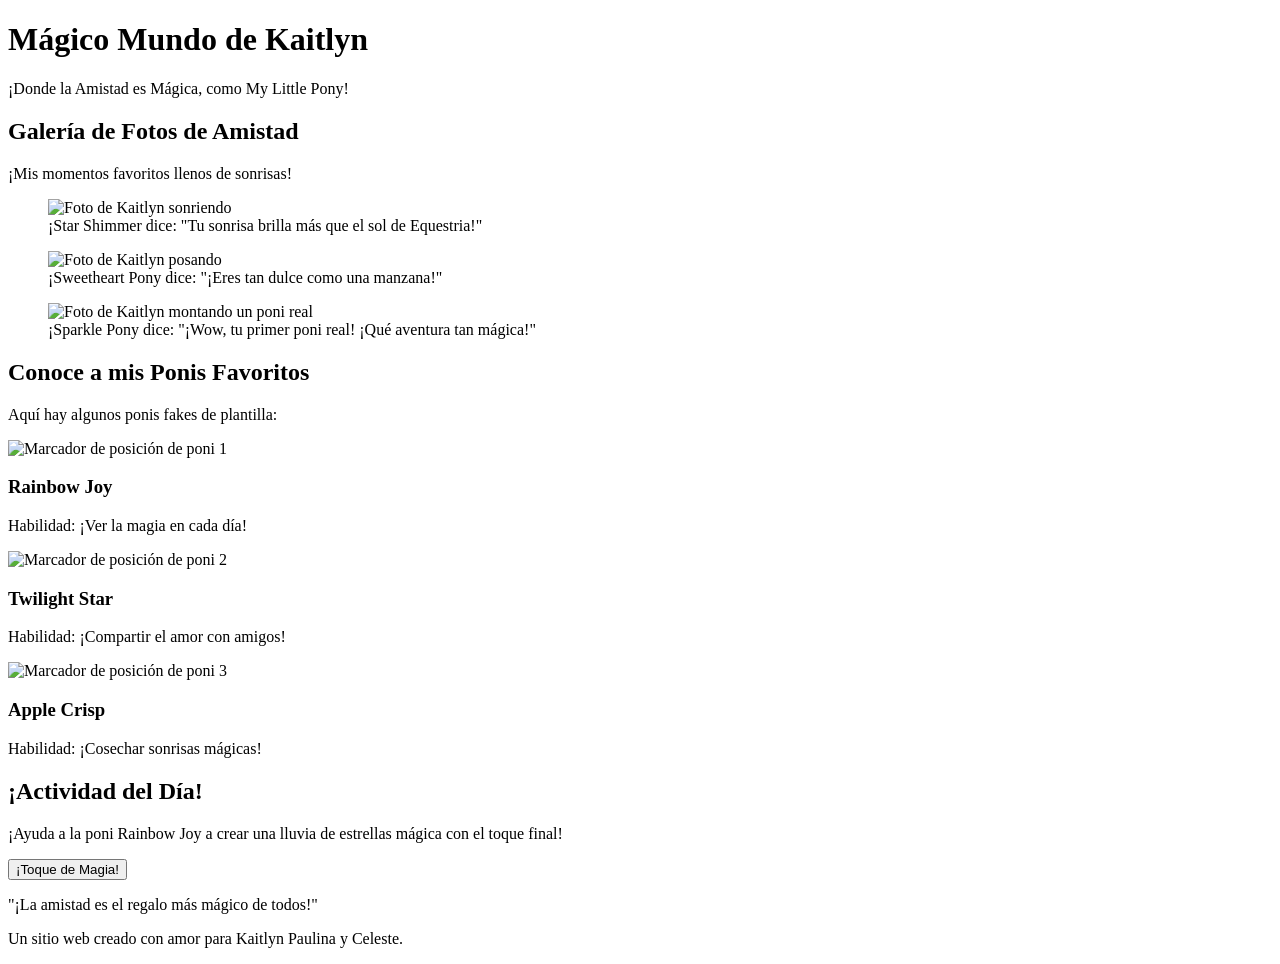
==== celeste.html @ 1448cdc6 "Add celeste.html for Kaitlyn's magical world" ====
<!DOCTYPE html>
<html lang="es">
<head>
    <meta charset="UTF-8">
    <meta name="viewport" content="width=device-width, initial-scale=1.0">
    <title>¡El Mundo Mágico de Amistad de Kaitlyn!</title>
    <link rel="stylesheet" href="style.css">
</head>
<body>

    <header>
        <div class="header-content">
            <h1 class="logo-title">Mágico Mundo de Kaitlyn</h1>
            <p class="subtitle">¡Donde la Amistad es Mágica, como My Little Pony!</p>
        </div>
    </header>

    <main>
        <section class="gallery">
            <h2>Galería de Fotos de Amistad</h2>
            <p>¡Mis momentos favoritos llenos de sonrisas!</p>
            <div class="photo-grid">
                
                <!-- FOTO DE LA HIJA 1 (REEMPLAZAR EL SRC CON TU IMAGEN) -->
                <figure class="photo-card" id="photo1">
                    <div class="photo-frame star-frame">
                        <img src="image_0.png" alt="Foto de Kaitlyn sonriendo">
                    </div>
                    <figcaption>
                        <span class="pony-name">¡Star Shimmer dice:</span> "Tu sonrisa brilla más que el sol de Equestria!"
                    </figcaption>
                </figure>

                <!-- FOTO DE LA HIJA 2 (REEMPLAZAR EL SRC CON TU IMAGEN) -->
                <figure class="photo-card" id="photo2">
                    <div class="photo-frame heart-frame">
                        <img src="image_1.png" alt="Foto de Kaitlyn posando">
                    </div>
                    <figcaption>
                        <span class="pony-name">¡Sweetheart Pony dice:</span> "¡Eres tan dulce como una manzana!"
                    </figcaption>
                </figure>

                <!-- FOTO DE LA HIJA 3 CON EL PONI REAL (REEMPLAZAR EL SRC CON TU IMAGEN) -->
                <figure class="photo-card" id="photo3">
                    <div class="photo-frame magic-frame">
                        <img src="image_2.png" alt="Foto de Kaitlyn montando un poni real">
                    </div>
                    <figcaption>
                        <span class="pony-name">¡Sparkle Pony dice:</span> "¡Wow, tu primer poni real! ¡Qué aventura tan mágica!"
                    </figcaption>
                </figure>

            </div>
        </section>

        <section class="characters">
            <h2>Conoce a mis Ponis Favoritos</h2>
            <p>Aquí hay algunos ponis fakes de plantilla:</p>
            <div class="pony-flex">
                <div class="pony-card">
                    <img src="https://placehold.co/150x150/ffb6c1/ffffff?text=Pony+Falso+1" alt="Marcador de posición de poni 1">
                    <h3>Rainbow Joy</h3>
                    <p>Habilidad: ¡Ver la magia en cada día!</p>
                </div>
                <div class="pony-card">
                    <img src="https://placehold.co/150x150/dda0dd/ffffff?text=Pony+Falso+2" alt="Marcador de posición de poni 2">
                    <h3>Twilight Star</h3>
                    <p>Habilidad: ¡Compartir el amor con amigos!</p>
                </div>
                <div class="pony-card">
                    <img src="https://placehold.co/150x150/add8e6/ffffff?text=Pony+Falso+3" alt="Marcador de posición de poni 3">
                    <h3>Apple Crisp</h3>
                    <p>Habilidad: ¡Cosechar sonrisas mágicas!</p>
                </div>
            </div>
        </section>

        <section class="activities">
            <div class="activity-card">
                <h2>¡Actividad del Día!</h2>
                <p>¡Ayuda a la poni Rainbow Joy a crear una lluvia de estrellas mágica con el toque final!</p>
                <button class="magic-button" id="magicButton">¡Toque de Magia!</button>
            </div>
        </section>

    </main>

    <footer>
        <p>"¡La amistad es el regalo más mágico de todos!"</p>
        <p>Un sitio web creado con amor para Kaitlyn Paulina y Celeste.</p>
    </footer>

    <script src="script.js"></script>
</body>
</html>
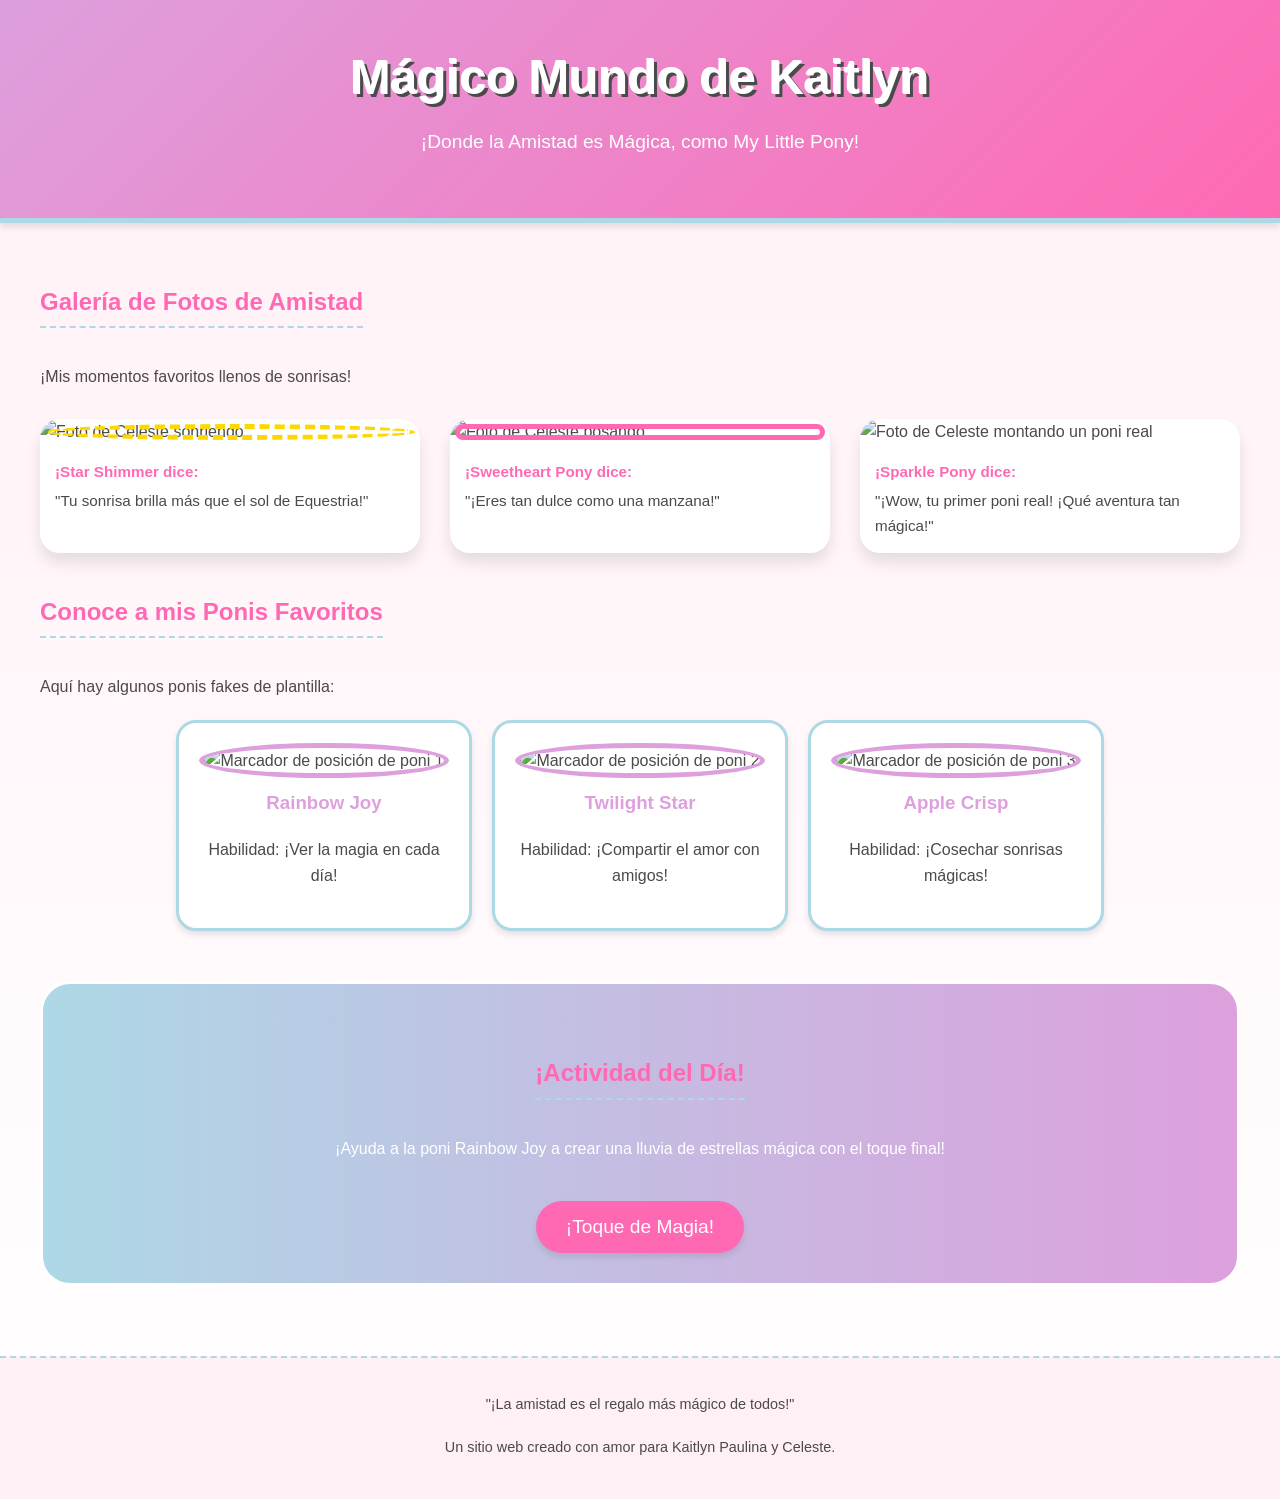
==== commit fdb5bf13: "Update celeste.html" ====
--- a/celeste.html
+++ b/celeste.html
@@ -24,7 +24,7 @@
                 <!-- FOTO DE LA HIJA 1 (REEMPLAZAR EL SRC CON TU IMAGEN) -->
                 <figure class="photo-card" id="photo1">
                     <div class="photo-frame star-frame">
-                        <img src="image_0.png" alt="Foto de Kaitlyn sonriendo">
+                        <img src="pp-01.png" alt="Foto de Celeste sonriendo">
                     </div>
                     <figcaption>
                         <span class="pony-name">¡Star Shimmer dice:</span> "Tu sonrisa brilla más que el sol de Equestria!"
@@ -34,7 +34,7 @@
                 <!-- FOTO DE LA HIJA 2 (REEMPLAZAR EL SRC CON TU IMAGEN) -->
                 <figure class="photo-card" id="photo2">
                     <div class="photo-frame heart-frame">
-                        <img src="image_1.png" alt="Foto de Kaitlyn posando">
+                        <img src="pp-06.png" alt="Foto de Celeste posando">
                     </div>
                     <figcaption>
                         <span class="pony-name">¡Sweetheart Pony dice:</span> "¡Eres tan dulce como una manzana!"
@@ -44,7 +44,7 @@
                 <!-- FOTO DE LA HIJA 3 CON EL PONI REAL (REEMPLAZAR EL SRC CON TU IMAGEN) -->
                 <figure class="photo-card" id="photo3">
                     <div class="photo-frame magic-frame">
-                        <img src="image_2.png" alt="Foto de Kaitlyn montando un poni real">
+                        <img src="p-17.jpeg" alt="Foto de Celeste montando un poni real">
                     </div>
                     <figcaption>
                         <span class="pony-name">¡Sparkle Pony dice:</span> "¡Wow, tu primer poni real! ¡Qué aventura tan mágica!"
--- a/style.css
+++ b/style.css
@@ -0,0 +1,228 @@
+/* Paleta de colores inspirada en My Little Pony */
+:root {
+    --primary-pink: #ff69b4; /* Rosa brillante */
+    --secondary-purple: #dda0dd; /* Morado claro */
+    --accent-blue: #add8e6; /* Azul cielo */
+    --background-pastel: #fff0f5; /* Rosa claro muy suave */
+    --text-color: #4a4a4a;
+    --white: #ffffff;
+    --gold: #ffd700;
+}
+
+body {
+    font-family: 'Comic Sans MS', 'Cursive', sans-serif; /* Fuente lúdica */
+    background: linear-gradient(to bottom, var(--background-pastel) 0%, var(--white) 100%);
+    margin: 0;
+    color: var(--text-color);
+    line-height: 1.6;
+}
+
+header {
+    background: linear-gradient(135deg, var(--secondary-purple) 0%, var(--primary-pink) 100%);
+    padding: 40px 20px;
+    text-align: center;
+    border-bottom: 5px solid var(--accent-blue);
+    box-shadow: 0 4px 6px rgba(0,0,0,0.1);
+}
+
+.logo-title {
+    color: var(--white);
+    font-size: 3rem;
+    margin: 0;
+    text-shadow: 3px 3px 0 var(--text-color), -1px -1px 0 var(--white); /* Efecto de purpurina */
+}
+
+.subtitle {
+    color: var(--white);
+    font-size: 1.2rem;
+    margin-top: 10px;
+}
+
+main {
+    max-width: 1200px;
+    margin: 0 auto;
+    padding: 20px;
+}
+
+h2 {
+    color: var(--primary-pink);
+    border-bottom: 2px dashed var(--accent-blue);
+    display: inline-block;
+    padding-bottom: 5px;
+    margin-top: 40px;
+}
+
+p {
+    margin-bottom: 20px;
+}
+
+/* Sección de Galería */
+.photo-grid {
+    display: grid;
+    grid-template-columns: repeat(auto-fit, minmax(300px, 1fr));
+    gap: 30px;
+    margin-top: 30px;
+}
+
+.photo-card {
+    background: var(--white);
+    border-radius: 20px;
+    box-shadow: 0 10px 15px rgba(0,0,0,0.1);
+    overflow: hidden;
+    transition: transform 0.3s ease;
+    text-align: left;
+    margin: 0;
+}
+
+.photo-card:hover {
+    transform: translateY(-5px);
+}
+
+.photo-frame {
+    width: 100%;
+    position: relative;
+    overflow: hidden;
+}
+
+.photo-frame img {
+    width: 100%;
+    height: 300px;
+    object-fit: cover; /* Recorta la foto para que encaje */
+}
+
+/* Marcos con forma */
+.star-frame::after {
+    content: '';
+    position: absolute;
+    top: 5px; right: 5px; bottom: 5px; left: 5px;
+    border: 5px dashed var(--gold);
+    border-radius: 50%;
+    pointer-events: none;
+}
+
+.heart-frame::after {
+    content: '';
+    position: absolute;
+    top: 5px; right: 5px; bottom: 5px; left: 5px;
+    border: 5px solid var(--primary-pink);
+    border-radius: 20px;
+    pointer-events: none;
+}
+
+.magic-frame {
+    position: relative;
+    animation: glow-animation 2s infinite alternate;
+}
+
+@keyframes glow-animation {
+    0% {
+        box-shadow: 0 0 10px rgba(173, 216, 230, 0.5);
+    }
+    100% {
+        box-shadow: 0 0 20px rgba(173, 216, 230, 1);
+    }
+}
+
+figcaption {
+    padding: 15px;
+    font-size: 0.95rem;
+}
+
+.pony-name {
+    color: var(--primary-pink);
+    font-weight: bold;
+    display: block;
+    margin-bottom: 5px;
+}
+
+/* Sección de Personajes fakes */
+.pony-flex {
+    display: flex;
+    flex-wrap: wrap;
+    justify-content: center;
+    gap: 20px;
+}
+
+.pony-card {
+    background: var(--white);
+    border-radius: 20px;
+    border: 3px solid var(--accent-blue);
+    padding: 20px;
+    width: 250px;
+    text-align: center;
+    box-shadow: 0 4px 6px rgba(0,0,0,0.1);
+}
+
+.pony-card img {
+    border-radius: 50%;
+    margin-bottom: 10px;
+    border: 5px solid var(--secondary-purple);
+}
+
+.pony-card h3 {
+    color: var(--secondary-purple);
+    margin-top: 0;
+}
+
+/* Botón Mágico */
+.activities {
+    text-align: center;
+    margin-top: 50px;
+}
+
+.activity-card {
+    background: linear-gradient(to right, var(--accent-blue) 0%, var(--secondary-purple) 100%);
+    padding: 30px;
+    border-radius: 30px;
+    color: var(--white);
+    border: 3px solid var(--white);
+}
+
+.magic-button {
+    background: var(--primary-pink);
+    color: var(--white);
+    border: none;
+    padding: 15px 30px;
+    font-size: 1.2rem;
+    font-family: 'Comic Sans MS', cursive, sans-serif;
+    border-radius: 30px;
+    cursor: pointer;
+    box-shadow: 0 4px 6px rgba(0,0,0,0.1);
+    transition: background 0.3s ease, transform 0.1s ease;
+    margin-top: 20px;
+}
+
+.magic-button:hover {
+    background: var(--secondary-purple);
+}
+
+.magic-button:active {
+    transform: translateY(2px);
+}
+
+footer {
+    background-color: var(--background-pastel);
+    padding: 20px;
+    text-align: center;
+    margin-top: 50px;
+    border-top: 2px dashed var(--accent-blue);
+    font-size: 0.9rem;
+}
+
+/* Responsividad */
+@media (max-width: 768px) {
+    .logo-title {
+        font-size: 2.2rem;
+    }
+    .photo-grid {
+        grid-template-columns: 1fr;
+    }
+    .pony-flex {
+        flex-direction: column;
+        align-items: center;
+    }
+    .pony-card {
+        width: 100%;
+        max-width: 300px;
+    }
+}
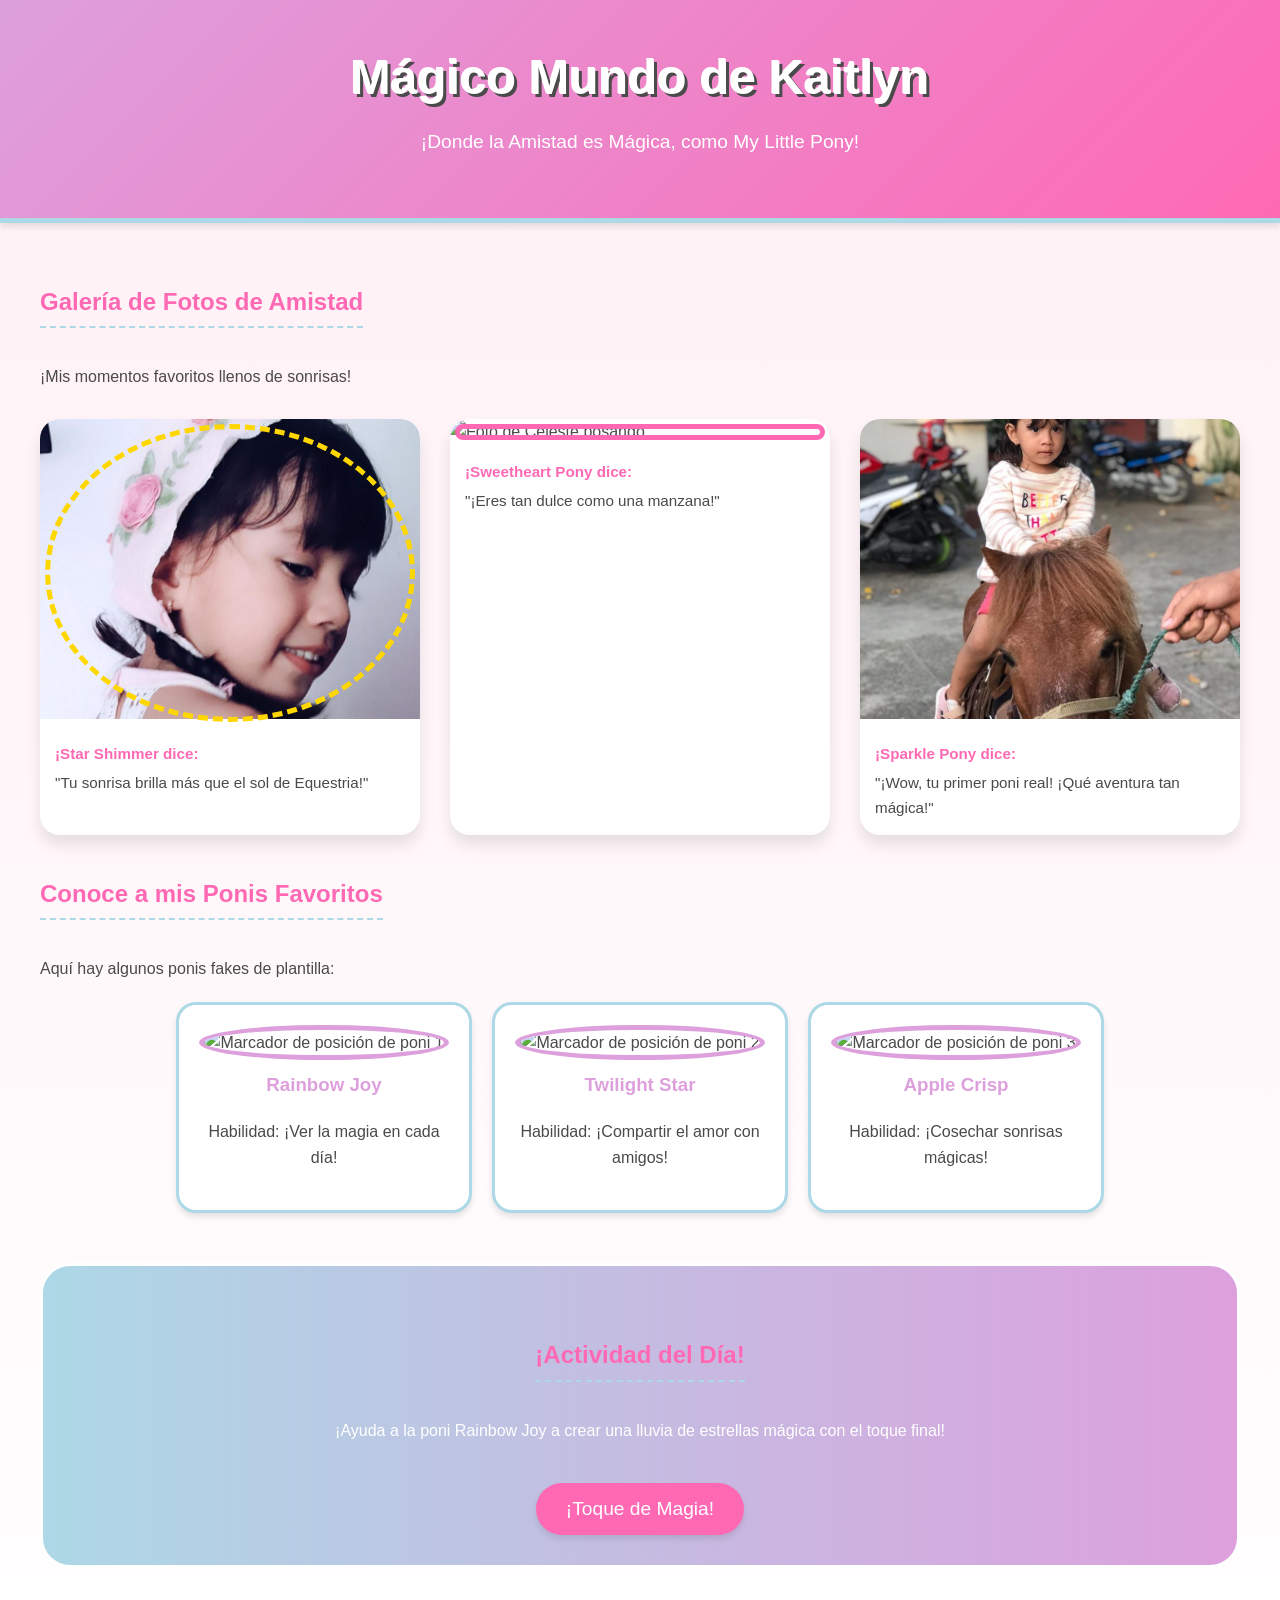
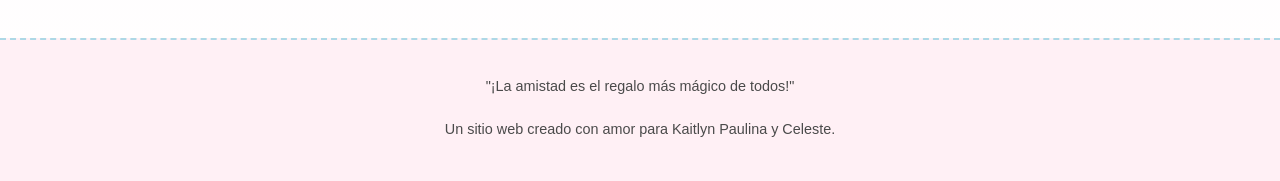
==== commit 9822361e: "Update celeste.html" ====
--- a/celeste.html
+++ b/celeste.html
@@ -24,7 +24,7 @@
                 <!-- FOTO DE LA HIJA 1 (REEMPLAZAR EL SRC CON TU IMAGEN) -->
                 <figure class="photo-card" id="photo1">
                     <div class="photo-frame star-frame">
-                        <img src="pp-01.png" alt="Foto de Celeste sonriendo">
+                        <img src="images/pp-01.png" alt="Foto de Celeste sonriendo">
                     </div>
                     <figcaption>
                         <span class="pony-name">¡Star Shimmer dice:</span> "Tu sonrisa brilla más que el sol de Equestria!"
@@ -34,7 +34,7 @@
                 <!-- FOTO DE LA HIJA 2 (REEMPLAZAR EL SRC CON TU IMAGEN) -->
                 <figure class="photo-card" id="photo2">
                     <div class="photo-frame heart-frame">
-                        <img src="pp-06.png" alt="Foto de Celeste posando">
+                        <img src="images/pp-06.png" alt="Foto de Celeste posando">
                     </div>
                     <figcaption>
                         <span class="pony-name">¡Sweetheart Pony dice:</span> "¡Eres tan dulce como una manzana!"
@@ -44,7 +44,7 @@
                 <!-- FOTO DE LA HIJA 3 CON EL PONI REAL (REEMPLAZAR EL SRC CON TU IMAGEN) -->
                 <figure class="photo-card" id="photo3">
                     <div class="photo-frame magic-frame">
-                        <img src="p-17.jpeg" alt="Foto de Celeste montando un poni real">
+                        <img src="images/p-17.jpeg" alt="Foto de Celeste montando un poni real">
                     </div>
                     <figcaption>
                         <span class="pony-name">¡Sparkle Pony dice:</span> "¡Wow, tu primer poni real! ¡Qué aventura tan mágica!"
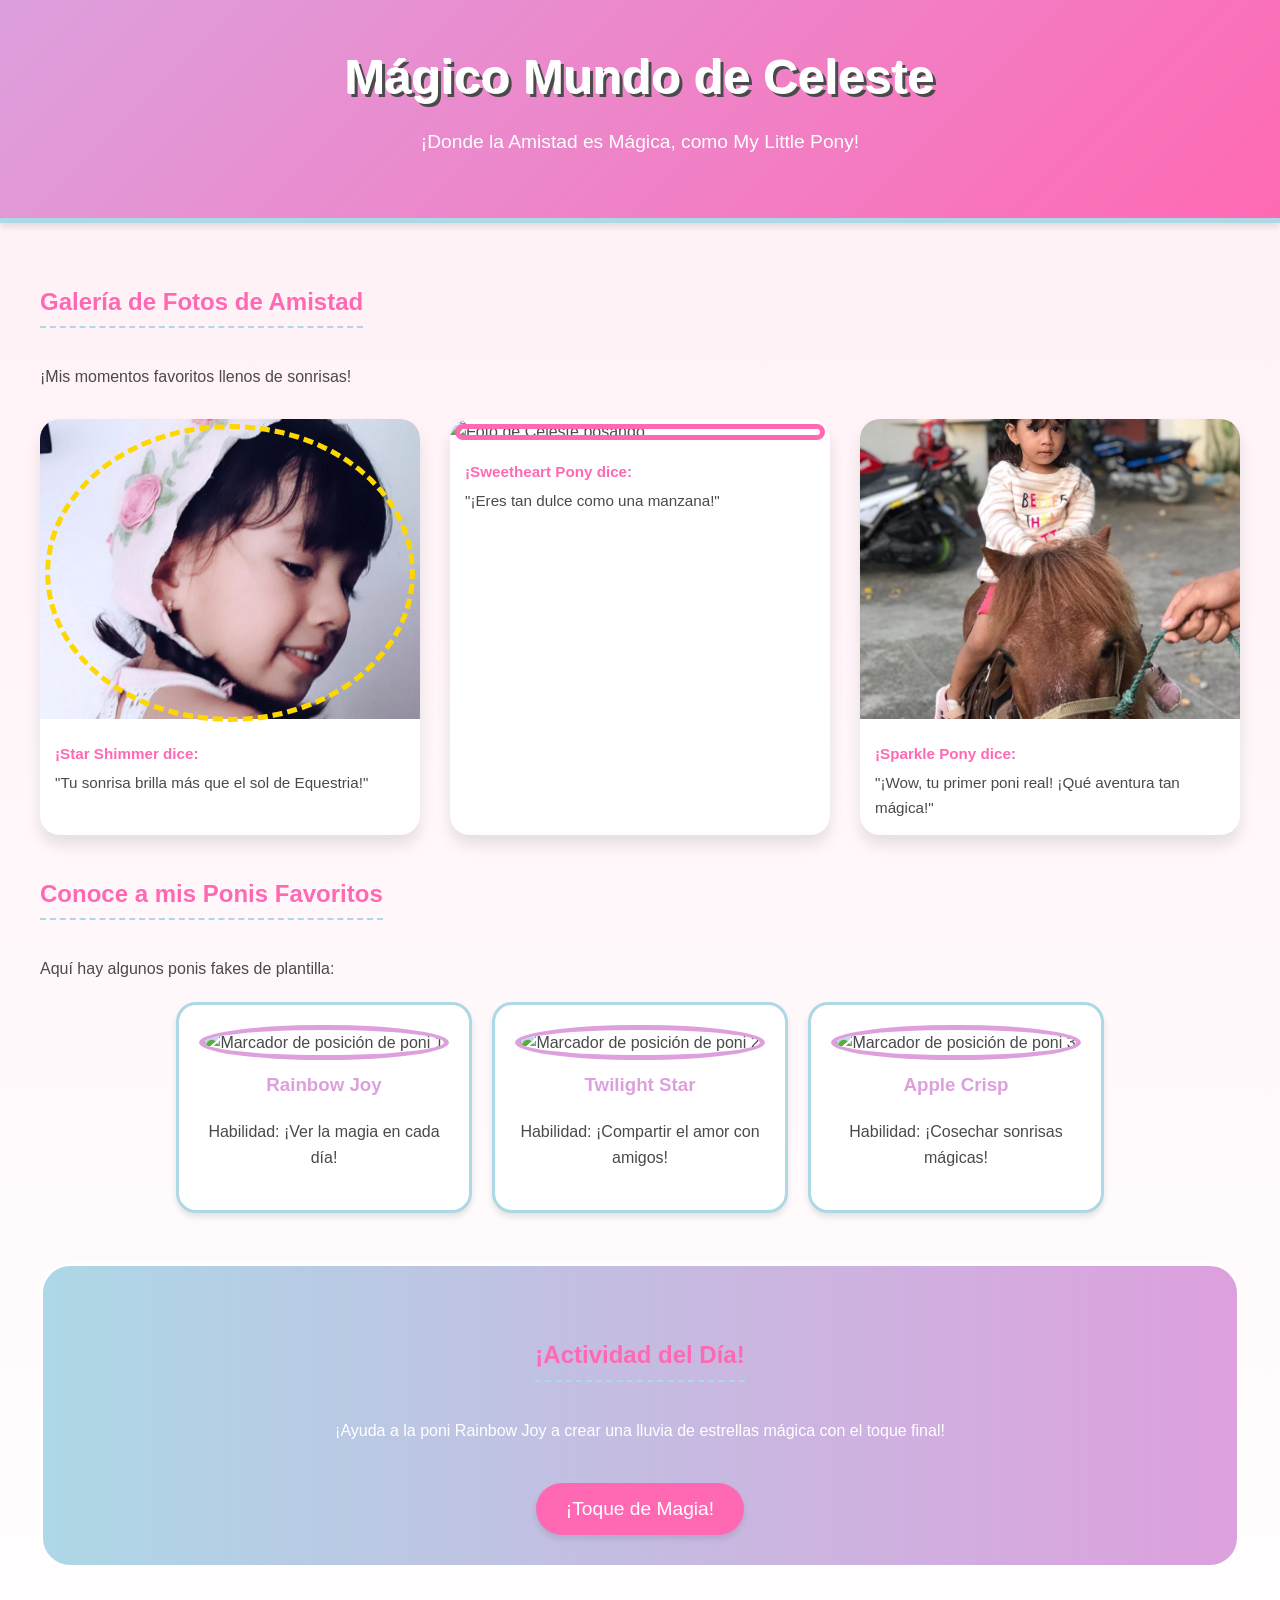
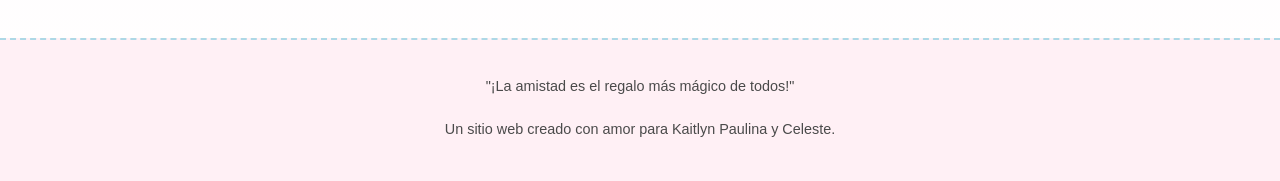
==== commit 8a36e424: "Update title and header for Celeste" ====
--- a/celeste.html
+++ b/celeste.html
@@ -3,14 +3,14 @@
 <head>
     <meta charset="UTF-8">
     <meta name="viewport" content="width=device-width, initial-scale=1.0">
-    <title>¡El Mundo Mágico de Amistad de Kaitlyn!</title>
+    <title>¡El Mundo Mágico de Amistad de Celeste!</title>
     <link rel="stylesheet" href="style.css">
 </head>
 <body>
 
     <header>
         <div class="header-content">
-            <h1 class="logo-title">Mágico Mundo de Kaitlyn</h1>
+            <h1 class="logo-title">Mágico Mundo de Celeste</h1>
             <p class="subtitle">¡Donde la Amistad es Mágica, como My Little Pony!</p>
         </div>
     </header>
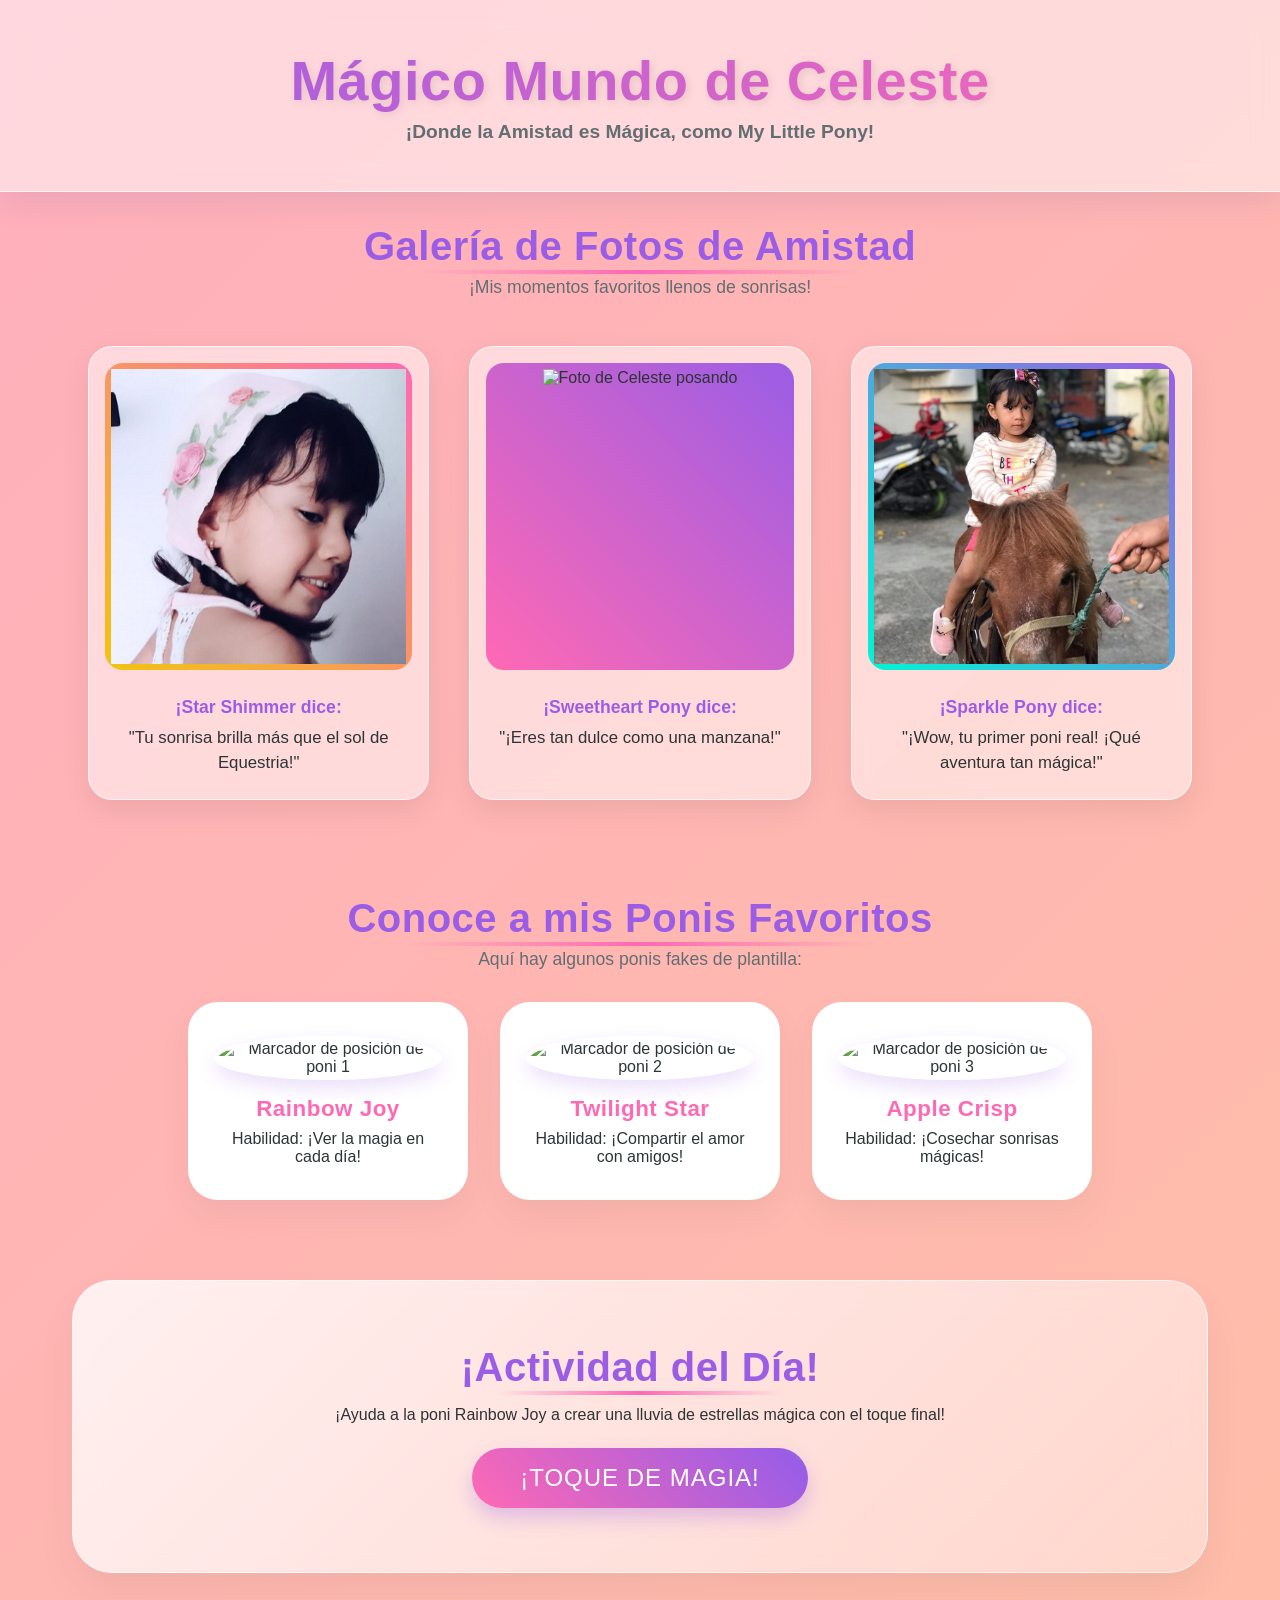
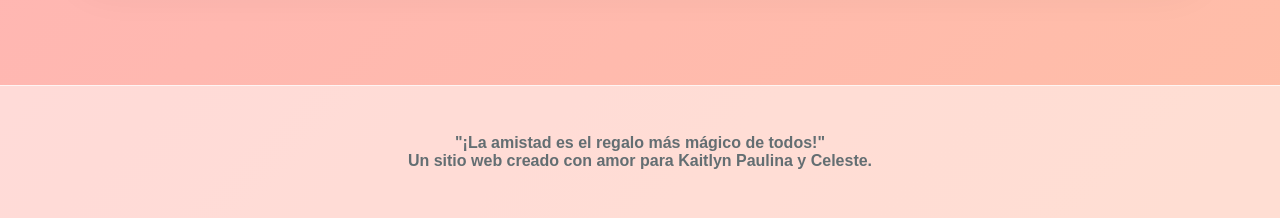
==== commit 5f99ae1b: "Update celeste.html" ====
--- a/celeste.html
+++ b/celeste.html
@@ -34,7 +34,7 @@
                 <!-- FOTO DE LA HIJA 2 (REEMPLAZAR EL SRC CON TU IMAGEN) -->
                 <figure class="photo-card" id="photo2">
                     <div class="photo-frame heart-frame">
-                        <img src="images/pp-06.png" alt="Foto de Celeste posando">
+                        <img src="images/pp-06.jpeg" alt="Foto de Celeste posando">
                     </div>
                     <figcaption>
                         <span class="pony-name">¡Sweetheart Pony dice:</span> "¡Eres tan dulce como una manzana!"
--- a/style.css
+++ b/style.css
@@ -1,228 +1,332 @@
-/* Paleta de colores inspirada en My Little Pony */
+/* =========================================
+   VARIABLES PREMIUM Y PALETA MÁGICA
+   ========================================= */
 :root {
-    --primary-pink: #ff69b4; /* Rosa brillante */
-    --secondary-purple: #dda0dd; /* Morado claro */
-    --accent-blue: #add8e6; /* Azul cielo */
-    --background-pastel: #fff0f5; /* Rosa claro muy suave */
-    --text-color: #4a4a4a;
-    --white: #ffffff;
-    --gold: #ffd700;
+    --twilight-purple: #9b5de5;
+    --pinkie-pink: #ff69b4;
+    --rainbow-blue: #00f5d4;
+    --flutter-yellow: #f1c40f;
+    --glass-bg: rgba(255, 255, 255, 0.5);
+    --glass-border: rgba(255, 255, 255, 0.7);
+    --text-dark: #2d3436;
+    --text-light: #636e72;
+}
+
+/* =========================================
+   RESETEO Y BASE
+   ========================================= */
+* {
+    box-sizing: border-box;
+    margin: 0;
+    padding: 0;
 }
 
 body {
-    font-family: 'Comic Sans MS', 'Cursive', sans-serif; /* Fuente lúdica */
-    background: linear-gradient(to bottom, var(--background-pastel) 0%, var(--white) 100%);
-    margin: 0;
-    color: var(--text-color);
-    line-height: 1.6;
-}
-
+    font-family: 'Nunito', sans-serif;
+    color: var(--text-dark);
+    /* Fondo animado de ensueño */
+    background: linear-gradient(-45deg, #fbc2eb, #a6c1ee, #ffc3a0, #ffafbd);
+    background-size: 400% 400%;
+    animation: gradientBG 15s ease infinite;
+    min-height: 100vh;
+    overflow-x: hidden;
+}
+
+@keyframes gradientBG {
+    0% { background-position: 0% 50%; }
+    50% { background-position: 100% 50%; }
+    100% { background-position: 0% 50%; }
+}
+
+h1, h2, h3 {
+    font-family: 'Fredoka', sans-serif;
+    letter-spacing: 0.5px;
+}
+
+/* =========================================
+   ENCABEZADO PROFESIONAL (GLASSMORPHISM)
+   ========================================= */
 header {
-    background: linear-gradient(135deg, var(--secondary-purple) 0%, var(--primary-pink) 100%);
-    padding: 40px 20px;
+    background: var(--glass-bg);
+    backdrop-filter: blur(12px);
+    -webkit-backdrop-filter: blur(12px);
+    border-bottom: 1px solid var(--glass-border);
+    padding: 3rem 1rem;
     text-align: center;
-    border-bottom: 5px solid var(--accent-blue);
-    box-shadow: 0 4px 6px rgba(0,0,0,0.1);
+    box-shadow: 0 8px 32px 0 rgba(31, 38, 135, 0.1);
+    position: sticky;
+    top: 0;
+    z-index: 100;
 }
 
 .logo-title {
-    color: var(--white);
-    font-size: 3rem;
-    margin: 0;
-    text-shadow: 3px 3px 0 var(--text-color), -1px -1px 0 var(--white); /* Efecto de purpurina */
+    font-size: 3.5rem;
+    /* Texto con degradado de My Little Pony */
+    background: linear-gradient(to right, var(--twilight-purple), var(--pinkie-pink));
+    -webkit-background-clip: text;
+    -webkit-text-fill-color: transparent;
+    filter: drop-shadow(2px 2px 4px rgba(0,0,0,0.1));
+    margin-bottom: 0.5rem;
 }
 
 .subtitle {
-    color: var(--white);
     font-size: 1.2rem;
-    margin-top: 10px;
-}
-
+    color: var(--text-light);
+    font-weight: 700;
+}
+
+/* =========================================
+   CONTENEDOR PRINCIPAL
+   ========================================= */
 main {
     max-width: 1200px;
     margin: 0 auto;
-    padding: 20px;
-}
-
-h2 {
-    color: var(--primary-pink);
-    border-bottom: 2px dashed var(--accent-blue);
+    padding: 2rem;
+}
+
+section {
+    margin-bottom: 5rem;
+    text-align: center;
+}
+
+section h2 {
+    font-size: 2.5rem;
+    color: var(--twilight-purple);
+    margin-bottom: 0.5rem;
+    position: relative;
     display: inline-block;
-    padding-bottom: 5px;
-    margin-top: 40px;
-}
-
-p {
-    margin-bottom: 20px;
-}
-
-/* Sección de Galería */
+}
+
+/* Subrayado mágico para los títulos */
+section h2::after {
+    content: '';
+    position: absolute;
+    bottom: -5px;
+    left: 10%;
+    width: 80%;
+    height: 4px;
+    background: linear-gradient(90deg, transparent, var(--pinkie-pink), transparent);
+    border-radius: 2px;
+}
+
+section > p {
+    color: var(--text-light);
+    font-size: 1.1rem;
+    margin-bottom: 2rem;
+}
+
+/* =========================================
+   GALERÍA DE FOTOS (TARJETAS PREMIUM)
+   ========================================= */
 .photo-grid {
     display: grid;
-    grid-template-columns: repeat(auto-fit, minmax(300px, 1fr));
-    gap: 30px;
-    margin-top: 30px;
+    grid-template-columns: repeat(auto-fit, minmax(320px, 1fr));
+    gap: 2.5rem;
+    padding: 1rem;
 }
 
 .photo-card {
-    background: var(--white);
-    border-radius: 20px;
-    box-shadow: 0 10px 15px rgba(0,0,0,0.1);
+    background: var(--glass-bg);
+    backdrop-filter: blur(10px);
+    border: 1px solid var(--glass-border);
+    border-radius: 24px;
+    padding: 1rem;
+    box-shadow: 0 10px 30px rgba(0, 0, 0, 0.08);
+    transition: all 0.4s cubic-bezier(0.175, 0.885, 0.32, 1.275);
+    display: flex;
+    flex-direction: column;
+}
+
+.photo-card:hover {
+    transform: translateY(-10px) scale(1.02);
+    box-shadow: 0 20px 40px rgba(255, 105, 180, 0.2);
+}
+
+.photo-frame {
+    border-radius: 18px;
     overflow: hidden;
-    transition: transform 0.3s ease;
-    text-align: left;
-    margin: 0;
-}
-
-.photo-card:hover {
-    transform: translateY(-5px);
-}
-
-.photo-frame {
-    width: 100%;
     position: relative;
-    overflow: hidden;
+    aspect-ratio: 1 / 1;
+    margin-bottom: 1rem;
 }
 
 .photo-frame img {
     width: 100%;
-    height: 300px;
-    object-fit: cover; /* Recorta la foto para que encaje */
-}
-
-/* Marcos con forma */
-.star-frame::after {
-    content: '';
-    position: absolute;
-    top: 5px; right: 5px; bottom: 5px; left: 5px;
-    border: 5px dashed var(--gold);
-    border-radius: 50%;
-    pointer-events: none;
-}
-
-.heart-frame::after {
-    content: '';
-    position: absolute;
-    top: 5px; right: 5px; bottom: 5px; left: 5px;
-    border: 5px solid var(--primary-pink);
-    border-radius: 20px;
-    pointer-events: none;
+    height: 100%;
+    object-fit: cover;
+    transition: transform 0.5s ease;
+}
+
+.photo-card:hover .photo-frame img {
+    transform: scale(1.08); /* Ligero zoom al pasar el ratón */
+}
+
+/* Marcos Mágicos Personalizados */
+.star-frame {
+    padding: 6px;
+    background: linear-gradient(45deg, var(--flutter-yellow), var(--pinkie-pink));
+}
+
+.heart-frame {
+    padding: 6px;
+    background: linear-gradient(45deg, var(--pinkie-pink), var(--twilight-purple));
 }
 
 .magic-frame {
-    position: relative;
-    animation: glow-animation 2s infinite alternate;
-}
-
-@keyframes glow-animation {
-    0% {
-        box-shadow: 0 0 10px rgba(173, 216, 230, 0.5);
-    }
-    100% {
-        box-shadow: 0 0 20px rgba(173, 216, 230, 1);
-    }
+    padding: 6px;
+    background: linear-gradient(45deg, var(--rainbow-blue), var(--twilight-purple));
+    animation: borderPulse 3s infinite alternate;
+}
+
+@keyframes borderPulse {
+    0% { filter: hue-rotate(0deg); }
+    100% { filter: hue-rotate(30deg); }
 }
 
 figcaption {
-    padding: 15px;
-    font-size: 0.95rem;
+    padding: 0.5rem;
+    font-size: 1.05rem;
+    font-weight: 500;
+    line-height: 1.5;
 }
 
 .pony-name {
-    color: var(--primary-pink);
-    font-weight: bold;
+    color: var(--twilight-purple);
+    font-weight: 700;
+    font-size: 1.1rem;
     display: block;
-    margin-bottom: 5px;
-}
-
-/* Sección de Personajes fakes */
+    margin-bottom: 4px;
+}
+
+/* =========================================
+   SECCIÓN DE PERSONAJES (FLOTANTES)
+   ========================================= */
 .pony-flex {
     display: flex;
     flex-wrap: wrap;
     justify-content: center;
-    gap: 20px;
+    gap: 2rem;
 }
 
 .pony-card {
-    background: var(--white);
-    border-radius: 20px;
-    border: 3px solid var(--accent-blue);
-    padding: 20px;
-    width: 250px;
+    background: #ffffff;
+    border-radius: 30px;
+    padding: 2rem 1.5rem;
+    width: 280px;
     text-align: center;
-    box-shadow: 0 4px 6px rgba(0,0,0,0.1);
+    box-shadow: 0 15px 35px rgba(0,0,0,0.05);
+    transition: transform 0.3s ease;
+    border: 2px solid transparent;
+}
+
+.pony-card:hover {
+    transform: translateY(-8px);
+    border-color: var(--pinkie-pink);
 }
 
 .pony-card img {
+    width: 120px;
+    height: 120px;
     border-radius: 50%;
-    margin-bottom: 10px;
-    border: 5px solid var(--secondary-purple);
+    object-fit: cover;
+    margin-bottom: 1rem;
+    border: 4px solid var(--glass-bg);
+    box-shadow: 0 8px 20px rgba(155, 93, 229, 0.2);
 }
 
 .pony-card h3 {
-    color: var(--secondary-purple);
-    margin-top: 0;
-}
-
-/* Botón Mágico */
-.activities {
+    color: var(--pinkie-pink);
+    font-size: 1.4rem;
+    margin-bottom: 0.5rem;
+}
+
+/* =========================================
+   ACTIVIDADES Y BOTÓN MÁGICO PRO
+   ========================================= */
+.activity-card {
+    background: linear-gradient(135deg, rgba(255,255,255,0.8), rgba(255,255,255,0.4));
+    backdrop-filter: blur(15px);
+    border: 1px solid var(--glass-border);
+    padding: 4rem 2rem;
+    border-radius: 40px;
+    box-shadow: 0 20px 40px rgba(0,0,0,0.05);
+}
+
+.activity-card h2 {
+    font-size: 2.5rem;
+    margin-bottom: 1rem;
+}
+
+.magic-button {
+    background: linear-gradient(45deg, var(--pinkie-pink), var(--twilight-purple), var(--rainbow-blue));
+    background-size: 200% auto;
+    color: white;
+    border: none;
+    padding: 1rem 3rem;
+    font-size: 1.5rem;
+    font-family: 'Fredoka', sans-serif;
+    border-radius: 50px;
+    cursor: pointer;
+    box-shadow: 0 10px 20px rgba(155, 93, 229, 0.3);
+    transition: 0.5s;
+    margin-top: 1.5rem;
+    text-transform: uppercase;
+    letter-spacing: 1px;
+}
+
+.magic-button:hover {
+    background-position: right center;
+    box-shadow: 0 15px 30px rgba(155, 93, 229, 0.5);
+    transform: scale(1.05);
+}
+
+.magic-button:active {
+    transform: scale(0.95);
+}
+
+/* =========================================
+   FOOTER
+   ========================================= */
+footer {
     text-align: center;
-    margin-top: 50px;
-}
-
-.activity-card {
-    background: linear-gradient(to right, var(--accent-blue) 0%, var(--secondary-purple) 100%);
-    padding: 30px;
-    border-radius: 30px;
-    color: var(--white);
-    border: 3px solid var(--white);
-}
-
-.magic-button {
-    background: var(--primary-pink);
-    color: var(--white);
-    border: none;
-    padding: 15px 30px;
-    font-size: 1.2rem;
-    font-family: 'Comic Sans MS', cursive, sans-serif;
-    border-radius: 30px;
-    cursor: pointer;
-    box-shadow: 0 4px 6px rgba(0,0,0,0.1);
-    transition: background 0.3s ease, transform 0.1s ease;
-    margin-top: 20px;
-}
-
-.magic-button:hover {
-    background: var(--secondary-purple);
-}
-
-.magic-button:active {
-    transform: translateY(2px);
-}
-
-footer {
-    background-color: var(--background-pastel);
-    padding: 20px;
-    text-align: center;
-    margin-top: 50px;
-    border-top: 2px dashed var(--accent-blue);
-    font-size: 0.9rem;
-}
-
-/* Responsividad */
+    padding: 3rem 1rem;
+    color: var(--text-light);
+    font-weight: 700;
+    background: var(--glass-bg);
+    border-top: 1px solid var(--glass-border);
+}
+
+/* =========================================
+   BARRA DE DESPLAZAMIENTO (SCROLLBAR)
+   ========================================= */
+::-webkit-scrollbar {
+    width: 12px;
+}
+::-webkit-scrollbar-track {
+    background: #f1f1f1;
+}
+::-webkit-scrollbar-thumb {
+    background: var(--pinkie-pink);
+    border-radius: 10px;
+}
+::-webkit-scrollbar-thumb:hover {
+    background: var(--twilight-purple);
+}
+
+/* =========================================
+   RESPONSIVE DESIGN (MÓVILES)
+   ========================================= */
 @media (max-width: 768px) {
     .logo-title {
-        font-size: 2.2rem;
+        font-size: 2.5rem;
+    }
+    section h2 {
+        font-size: 2rem;
     }
     .photo-grid {
         grid-template-columns: 1fr;
     }
-    .pony-flex {
-        flex-direction: column;
-        align-items: center;
+    .activity-card {
+        padding: 2rem 1rem;
     }
-    .pony-card {
-        width: 100%;
-        max-width: 300px;
-    }
-}
+}
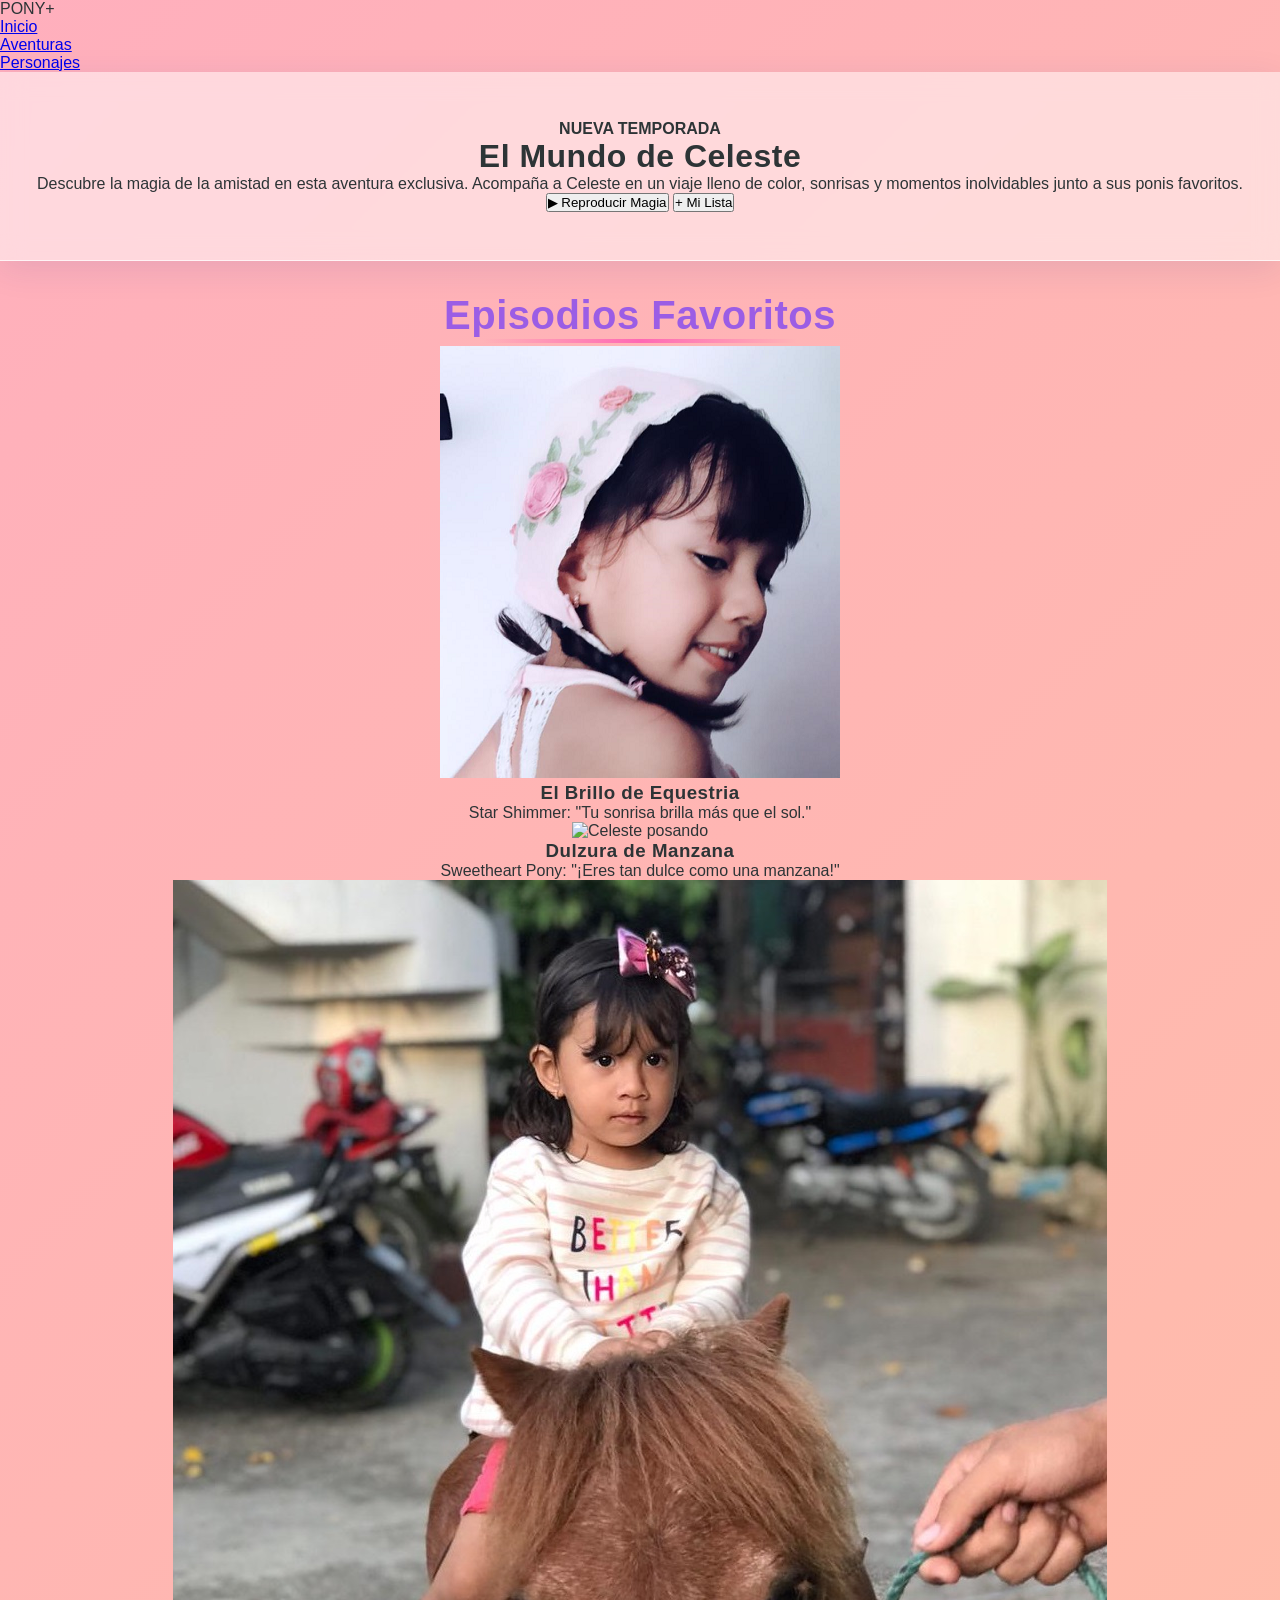
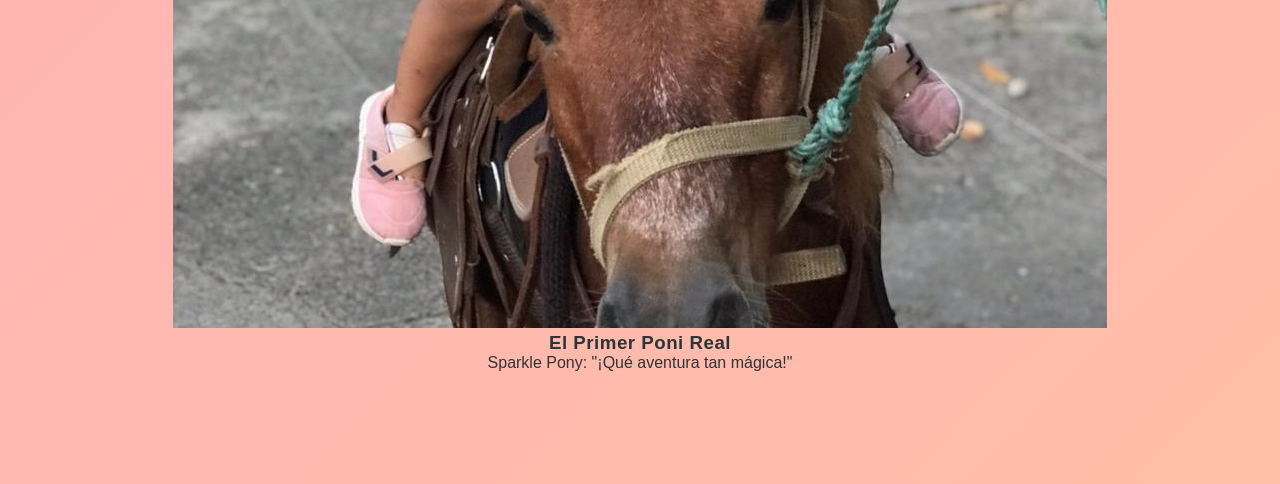
==== commit 4c2100e6: "Update celeste.html" ====
--- a/celeste.html
+++ b/celeste.html
@@ -3,94 +3,80 @@
 <head>
     <meta charset="UTF-8">
     <meta name="viewport" content="width=device-width, initial-scale=1.0">
-    <title>¡El Mundo Mágico de Amistad de Celeste!</title>
+    <title>Celeste | Magia y Amistad</title>
+    <!-- Fuente moderna y premium -->
+    <link href="https://fonts.googleapis.com/css2?family=Poppins:wght@300;500;700;900&display=swap" rel="stylesheet">
     <link rel="stylesheet" href="style.css">
 </head>
 <body>
 
-    <header>
-        <div class="header-content">
-            <h1 class="logo-title">Mágico Mundo de Celeste</h1>
-            <p class="subtitle">¡Donde la Amistad es Mágica, como My Little Pony!</p>
+    <!-- Barra de navegación estilo app -->
+    <nav class="navbar">
+        <div class="logo">PONY<span>+</span></div>
+        <ul class="nav-links">
+            <li><a href="#">Inicio</a></li>
+            <li><a href="#">Aventuras</a></li>
+            <li><a href="#">Personajes</a></li>
+        </ul>
+    </nav>
+
+    <!-- Cabecera principal (Hero) -->
+    <header class="hero">
+        <div class="hero-content">
+            <h4 class="badge">NUEVA TEMPORADA</h4>
+            <h1 class="title-gradient">El Mundo de Celeste</h1>
+            <p>Descubre la magia de la amistad en esta aventura exclusiva. Acompaña a Celeste en un viaje lleno de color, sonrisas y momentos inolvidables junto a sus ponis favoritos.</p>
+            <div class="hero-buttons">
+                <button class="btn-play">▶ Reproducir Magia</button>
+                <button class="btn-secondary">+ Mi Lista</button>
+            </div>
         </div>
     </header>
 
     <main>
-        <section class="gallery">
-            <h2>Galería de Fotos de Amistad</h2>
-            <p>¡Mis momentos favoritos llenos de sonrisas!</p>
-            <div class="photo-grid">
-                
-                <!-- FOTO DE LA HIJA 1 (REEMPLAZAR EL SRC CON TU IMAGEN) -->
-                <figure class="photo-card" id="photo1">
-                    <div class="photo-frame star-frame">
-                        <img src="images/pp-01.png" alt="Foto de Celeste sonriendo">
+        <!-- Sección de tarjetas estilo streaming -->
+        <section class="slider-section">
+            <h2>Episodios Favoritos</h2>
+            
+            <div class="card-grid">
+                <!-- Tarjeta 1 -->
+                <div class="card">
+                    <div class="card-image">
+                        <img src="images/pp-01.png" alt="Celeste sonriendo">
+                        <div class="card-overlay"></div>
                     </div>
-                    <figcaption>
-                        <span class="pony-name">¡Star Shimmer dice:</span> "Tu sonrisa brilla más que el sol de Equestria!"
-                    </figcaption>
-                </figure>
+                    <div class="card-info">
+                        <h3>El Brillo de Equestria</h3>
+                        <p>Star Shimmer: "Tu sonrisa brilla más que el sol."</p>
+                    </div>
+                </div>
 
-                <!-- FOTO DE LA HIJA 2 (REEMPLAZAR EL SRC CON TU IMAGEN) -->
-                <figure class="photo-card" id="photo2">
-                    <div class="photo-frame heart-frame">
-                        <img src="images/pp-06.jpeg" alt="Foto de Celeste posando">
+                <!-- Tarjeta 2 -->
+                <div class="card">
+                    <div class="card-image">
+                        <img src="images/pp-06.jpeg" alt="Celeste posando">
+                        <div class="card-overlay"></div>
                     </div>
-                    <figcaption>
-                        <span class="pony-name">¡Sweetheart Pony dice:</span> "¡Eres tan dulce como una manzana!"
-                    </figcaption>
-                </figure>
+                    <div class="card-info">
+                        <h3>Dulzura de Manzana</h3>
+                        <p>Sweetheart Pony: "¡Eres tan dulce como una manzana!"</p>
+                    </div>
+                </div>
 
-                <!-- FOTO DE LA HIJA 3 CON EL PONI REAL (REEMPLAZAR EL SRC CON TU IMAGEN) -->
-                <figure class="photo-card" id="photo3">
-                    <div class="photo-frame magic-frame">
-                        <img src="images/p-17.jpeg" alt="Foto de Celeste montando un poni real">
+                <!-- Tarjeta 3 -->
+                <div class="card">
+                    <div class="card-image">
+                        <img src="images/p-17.jpeg" alt="Celeste y su poni">
+                        <div class="card-overlay"></div>
                     </div>
-                    <figcaption>
-                        <span class="pony-name">¡Sparkle Pony dice:</span> "¡Wow, tu primer poni real! ¡Qué aventura tan mágica!"
-                    </figcaption>
-                </figure>
-
-            </div>
-        </section>
-
-        <section class="characters">
-            <h2>Conoce a mis Ponis Favoritos</h2>
-            <p>Aquí hay algunos ponis fakes de plantilla:</p>
-            <div class="pony-flex">
-                <div class="pony-card">
-                    <img src="https://placehold.co/150x150/ffb6c1/ffffff?text=Pony+Falso+1" alt="Marcador de posición de poni 1">
-                    <h3>Rainbow Joy</h3>
-                    <p>Habilidad: ¡Ver la magia en cada día!</p>
-                </div>
-                <div class="pony-card">
-                    <img src="https://placehold.co/150x150/dda0dd/ffffff?text=Pony+Falso+2" alt="Marcador de posición de poni 2">
-                    <h3>Twilight Star</h3>
-                    <p>Habilidad: ¡Compartir el amor con amigos!</p>
-                </div>
-                <div class="pony-card">
-                    <img src="https://placehold.co/150x150/add8e6/ffffff?text=Pony+Falso+3" alt="Marcador de posición de poni 3">
-                    <h3>Apple Crisp</h3>
-                    <p>Habilidad: ¡Cosechar sonrisas mágicas!</p>
+                    <div class="card-info">
+                        <h3>El Primer Poni Real</h3>
+                        <p>Sparkle Pony: "¡Qué aventura tan mágica!"</p>
+                    </div>
                 </div>
             </div>
         </section>
-
-        <section class="activities">
-            <div class="activity-card">
-                <h2>¡Actividad del Día!</h2>
-                <p>¡Ayuda a la poni Rainbow Joy a crear una lluvia de estrellas mágica con el toque final!</p>
-                <button class="magic-button" id="magicButton">¡Toque de Magia!</button>
-            </div>
-        </section>
-
     </main>
 
-    <footer>
-        <p>"¡La amistad es el regalo más mágico de todos!"</p>
-        <p>Un sitio web creado con amor para Kaitlyn Paulina y Celeste.</p>
-    </footer>
-
-    <script src="script.js"></script>
 </body>
 </html>
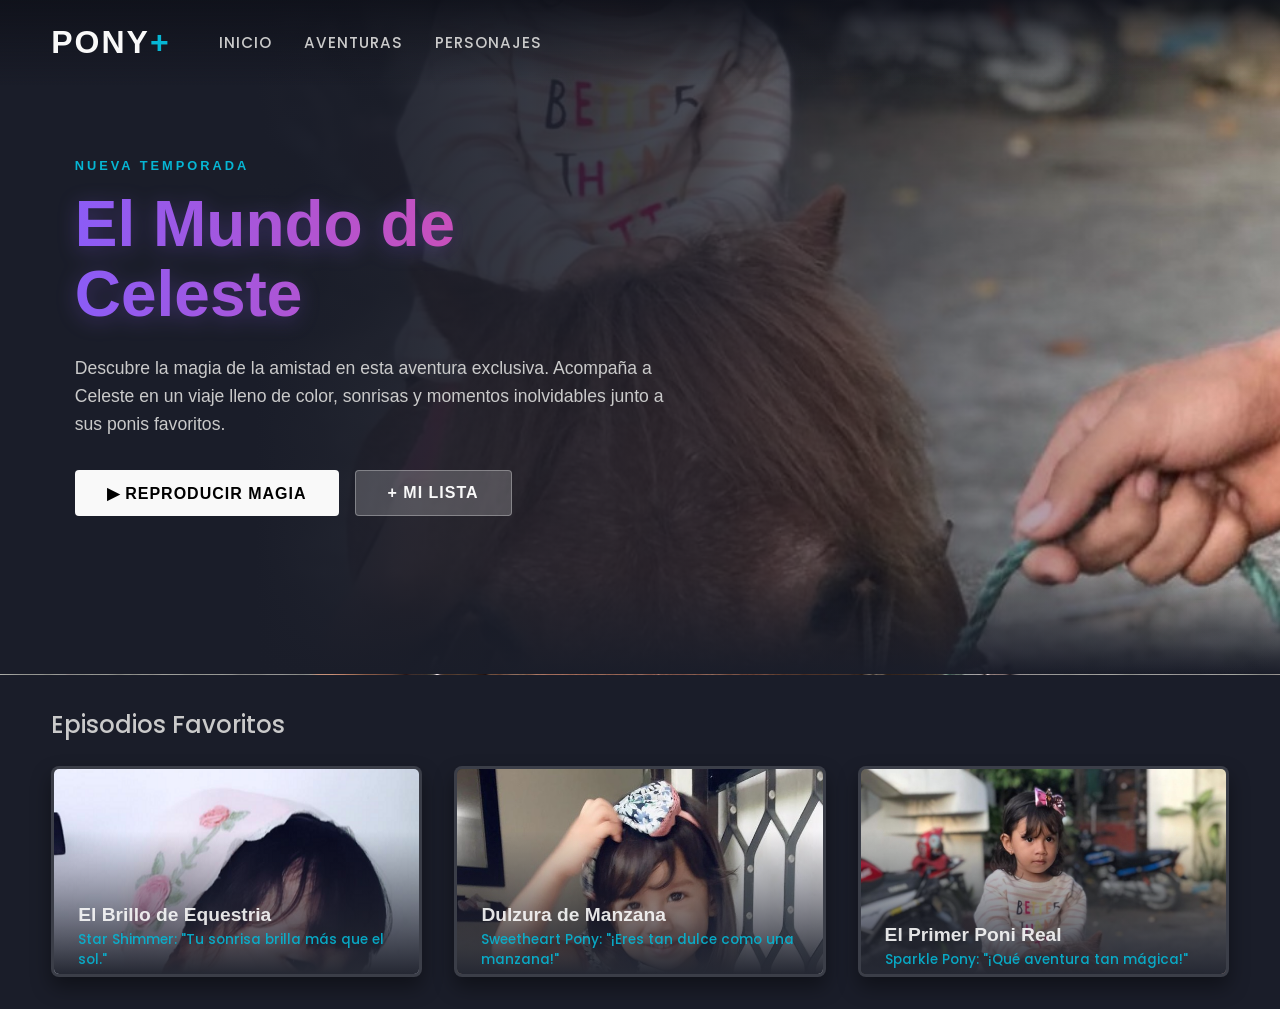
==== commit cc342690: "Fix image source filename for card 2" ====
--- a/celeste.html
+++ b/celeste.html
@@ -54,7 +54,7 @@
                 <!-- Tarjeta 2 -->
                 <div class="card">
                     <div class="card-image">
-                        <img src="images/pp-06.jpeg" alt="Celeste posando">
+                        <img src="images/pp-6.jpeg" alt="Celeste posando">
                         <div class="card-overlay"></div>
                     </div>
                     <div class="card-info">
--- a/style.css
+++ b/style.css
@@ -1,332 +1,291 @@
 /* =========================================
-   VARIABLES PREMIUM Y PALETA MÁGICA
+   VARIABLES PREMIUM (Disney+ x My Little Pony)
    ========================================= */
 :root {
-    --twilight-purple: #9b5de5;
-    --pinkie-pink: #ff69b4;
-    --rainbow-blue: #00f5d4;
-    --flutter-yellow: #f1c40f;
-    --glass-bg: rgba(255, 255, 255, 0.5);
-    --glass-border: rgba(255, 255, 255, 0.7);
-    --text-dark: #2d3436;
-    --text-light: #636e72;
-}
-
-/* =========================================
-   RESETEO Y BASE
+    --bg-dark: #1a1d29; /* Fondo clásico de plataforma streaming */
+    --bg-nav: #0f111a;
+    --text-main: #f9f9f9;
+    --text-muted: #cacaca;
+    
+    /* Colores mágicos neón */
+    --pony-pink: #ec4899;
+    --pony-purple: #8b5cf6;
+    --pony-cyan: #06b6d4;
+    
+    --card-bg: #252833;
+    --transition: all 0.3s cubic-bezier(0.25, 0.46, 0.45, 0.94);
+}
+
+/* =========================================
+   RESETEO
    ========================================= */
 * {
-    box-sizing: border-box;
     margin: 0;
     padding: 0;
+    box-sizing: border-box;
 }
 
 body {
-    font-family: 'Nunito', sans-serif;
-    color: var(--text-dark);
-    /* Fondo animado de ensueño */
-    background: linear-gradient(-45deg, #fbc2eb, #a6c1ee, #ffc3a0, #ffafbd);
-    background-size: 400% 400%;
-    animation: gradientBG 15s ease infinite;
-    min-height: 100vh;
+    font-family: 'Poppins', sans-serif;
+    background-color: var(--bg-dark);
+    color: var(--text-main);
     overflow-x: hidden;
 }
 
-@keyframes gradientBG {
-    0% { background-position: 0% 50%; }
-    50% { background-position: 100% 50%; }
-    100% { background-position: 0% 50%; }
-}
-
-h1, h2, h3 {
-    font-family: 'Fredoka', sans-serif;
-    letter-spacing: 0.5px;
-}
-
-/* =========================================
-   ENCABEZADO PROFESIONAL (GLASSMORPHISM)
-   ========================================= */
-header {
-    background: var(--glass-bg);
-    backdrop-filter: blur(12px);
-    -webkit-backdrop-filter: blur(12px);
-    border-bottom: 1px solid var(--glass-border);
-    padding: 3rem 1rem;
-    text-align: center;
-    box-shadow: 0 8px 32px 0 rgba(31, 38, 135, 0.1);
-    position: sticky;
+/* =========================================
+   NAVBAR (Estilo App)
+   ========================================= */
+.navbar {
+    position: fixed;
     top: 0;
-    z-index: 100;
-}
-
-.logo-title {
-    font-size: 3.5rem;
-    /* Texto con degradado de My Little Pony */
-    background: linear-gradient(to right, var(--twilight-purple), var(--pinkie-pink));
+    width: 100%;
+    padding: 1.5rem 4%;
+    display: flex;
+    align-items: center;
+    background: linear-gradient(to bottom, rgba(15, 17, 26, 0.9), transparent);
+    z-index: 1000;
+}
+
+.logo {
+    font-size: 2rem;
+    font-weight: 900;
+    letter-spacing: 2px;
+    margin-right: 3rem;
+}
+
+.logo span {
+    color: var(--pony-cyan);
+}
+
+.nav-links {
+    list-style: none;
+    display: flex;
+    gap: 2rem;
+}
+
+.nav-links a {
+    color: var(--text-muted);
+    text-decoration: none;
+    font-size: 0.95rem;
+    font-weight: 500;
+    transition: var(--transition);
+    text-transform: uppercase;
+    letter-spacing: 1px;
+}
+
+.nav-links a:hover {
+    color: var(--text-main);
+    text-shadow: 0 0 10px rgba(255, 255, 255, 0.5);
+}
+
+/* =========================================
+   HERO SECTION (Cabecera Cinematográfica)
+   ========================================= */
+/* =========================================
+   HERO SECTION (Cabecera Cinematográfica)
+   ========================================= */
+.hero {
+    height: 75vh;
+    display: flex;
+    align-items: center;
+    padding: 0 4%;
+    position: relative;
+    border-bottom: 1px solid rgba(255, 255, 255, 0.05);
+    
+    /* Aquí está la magia del difuminado estilo película */
+    background-image: 
+        /* 1. Degradado oscuro de izquierda a derecha para que el texto se lea perfectamente */
+        linear-gradient(to right, var(--bg-dark) 20%, rgba(26, 29, 41, 0.8) 55%, transparent 100%),
+        /* 2. Degradado oscuro de abajo hacia arriba para que se funda con la sección de abajo */
+        linear-gradient(to top, var(--bg-dark) 0%, transparent 15%),
+        /* 3. La imagen de fondo (puedes cambiar 'p-17.jpeg' por 'pp-06.png' si prefieres otra) */
+        url('images/p-17.jpeg');
+        
+    /* Ajustes para que la imagen se vea increíble en el lado derecho */
+    background-position: right center; /* Alinea la foto a la derecha */
+    background-size: cover; /* Asegura que cubra todo el espacio sin deformarse */
+    background-repeat: no-repeat;
+}
+
+.hero-content {
+    max-width: 600px;
+    z-index: 2;
+    /* Un pequeño empujón para separarlo del borde izquierdo en pantallas grandes */
+    margin-left: 2%; 
+}
+
+.badge {
+    color: var(--pony-cyan);
+    font-size: 0.8rem;
+    letter-spacing: 3px;
+    margin-bottom: 1rem;
+}
+
+.title-gradient {
+    font-size: 4rem;
+    font-weight: 900;
+    line-height: 1.1;
+    margin-bottom: 1.5rem;
+    background: linear-gradient(to right, var(--pony-purple), var(--pony-pink));
     -webkit-background-clip: text;
     -webkit-text-fill-color: transparent;
-    filter: drop-shadow(2px 2px 4px rgba(0,0,0,0.1));
-    margin-bottom: 0.5rem;
-}
-
-.subtitle {
-    font-size: 1.2rem;
-    color: var(--text-light);
+    filter: drop-shadow(0 4px 10px rgba(139, 92, 246, 0.3));
+}
+
+.hero p {
+    font-size: 1.1rem;
+    color: var(--text-muted);
+    line-height: 1.6;
+    margin-bottom: 2rem;
+}
+
+.hero-buttons {
+    display: flex;
+    gap: 1rem;
+}
+
+button {
+    font-family: 'Poppins', sans-serif;
     font-weight: 700;
-}
-
-/* =========================================
-   CONTENEDOR PRINCIPAL
+    font-size: 1rem;
+    padding: 0.8rem 2rem;
+    border-radius: 4px;
+    cursor: pointer;
+    border: none;
+    transition: var(--transition);
+    text-transform: uppercase;
+    letter-spacing: 1px;
+}
+
+.btn-play {
+    background-color: var(--text-main);
+    color: #000;
+}
+
+.btn-play:hover {
+    background-color: rgba(255, 255, 255, 0.8);
+    transform: scale(1.05);
+}
+
+.btn-secondary {
+    background-color: rgba(255, 255, 255, 0.2);
+    color: var(--text-main);
+    border: 1px solid rgba(255, 255, 255, 0.3);
+}
+
+.btn-secondary:hover {
+    background-color: rgba(255, 255, 255, 0.3);
+    border-color: var(--text-main);
+}
+
+/* =========================================
+   TARJETAS ESTILO DISNEY+
    ========================================= */
 main {
-    max-width: 1200px;
-    margin: 0 auto;
-    padding: 2rem;
-}
-
-section {
-    margin-bottom: 5rem;
-    text-align: center;
-}
-
-section h2 {
-    font-size: 2.5rem;
-    color: var(--twilight-purple);
-    margin-bottom: 0.5rem;
-    position: relative;
-    display: inline-block;
-}
-
-/* Subrayado mágico para los títulos */
-section h2::after {
-    content: '';
-    position: absolute;
-    bottom: -5px;
-    left: 10%;
-    width: 80%;
-    height: 4px;
-    background: linear-gradient(90deg, transparent, var(--pinkie-pink), transparent);
-    border-radius: 2px;
-}
-
-section > p {
-    color: var(--text-light);
-    font-size: 1.1rem;
-    margin-bottom: 2rem;
-}
-
-/* =========================================
-   GALERÍA DE FOTOS (TARJETAS PREMIUM)
-   ========================================= */
-.photo-grid {
+    padding: 2rem 4%;
+}
+
+.slider-section h2 {
+    font-size: 1.5rem;
+    margin-bottom: 1.5rem;
+    color: var(--text-muted);
+    font-weight: 500;
+}
+
+.card-grid {
     display: grid;
-    grid-template-columns: repeat(auto-fit, minmax(320px, 1fr));
-    gap: 2.5rem;
-    padding: 1rem;
-}
-
-.photo-card {
-    background: var(--glass-bg);
-    backdrop-filter: blur(10px);
-    border: 1px solid var(--glass-border);
-    border-radius: 24px;
-    padding: 1rem;
-    box-shadow: 0 10px 30px rgba(0, 0, 0, 0.08);
-    transition: all 0.4s cubic-bezier(0.175, 0.885, 0.32, 1.275);
-    display: flex;
-    flex-direction: column;
-}
-
-.photo-card:hover {
-    transform: translateY(-10px) scale(1.02);
-    box-shadow: 0 20px 40px rgba(255, 105, 180, 0.2);
-}
-
-.photo-frame {
-    border-radius: 18px;
+    grid-template-columns: repeat(auto-fit, minmax(300px, 1fr));
+    gap: 2rem;
+}
+
+.card {
+    background-color: var(--card-bg);
+    border-radius: 8px;
     overflow: hidden;
     position: relative;
-    aspect-ratio: 1 / 1;
-    margin-bottom: 1rem;
-}
-
-.photo-frame img {
+    cursor: pointer;
+    /* Borde invisible que brillará al hacer hover */
+    border: 3px solid rgba(255, 255, 255, 0.1);
+    box-shadow: 0 10px 20px rgba(0, 0, 0, 0.4);
+    transition: var(--transition);
+}
+
+.card-image {
+    position: relative;
+    width: 100%;
+    aspect-ratio: 16 / 9; /* Formato apaisado cinemático */
+    overflow: hidden;
+}
+
+.card-image img {
     width: 100%;
     height: 100%;
     object-fit: cover;
-    transition: transform 0.5s ease;
-}
-
-.photo-card:hover .photo-frame img {
-    transform: scale(1.08); /* Ligero zoom al pasar el ratón */
-}
-
-/* Marcos Mágicos Personalizados */
-.star-frame {
-    padding: 6px;
-    background: linear-gradient(45deg, var(--flutter-yellow), var(--pinkie-pink));
-}
-
-.heart-frame {
-    padding: 6px;
-    background: linear-gradient(45deg, var(--pinkie-pink), var(--twilight-purple));
-}
-
-.magic-frame {
-    padding: 6px;
-    background: linear-gradient(45deg, var(--rainbow-blue), var(--twilight-purple));
-    animation: borderPulse 3s infinite alternate;
-}
-
-@keyframes borderPulse {
-    0% { filter: hue-rotate(0deg); }
-    100% { filter: hue-rotate(30deg); }
-}
-
-figcaption {
-    padding: 0.5rem;
-    font-size: 1.05rem;
+    object-position: top; /* Ajusta el encuadre de la foto */
+    transition: var(--transition);
+}
+
+/* Degradado interior para que el texto sea legible */
+.card-overlay {
+    position: absolute;
+    bottom: 0;
+    left: 0;
+    width: 100%;
+    height: 70%;
+    background: linear-gradient(to top, rgba(37, 40, 51, 1), transparent);
+}
+
+.card-info {
+    position: absolute;
+    bottom: 0;
+    left: 0;
+    padding: 1.5rem;
+    width: 100%;
+    transform: translateY(20px);
+    opacity: 0.9;
+    transition: var(--transition);
+}
+
+.card-info h3 {
+    font-size: 1.2rem;
+    margin-bottom: 0.3rem;
+}
+
+.card-info p {
+    font-size: 0.85rem;
+    color: var(--pony-cyan);
     font-weight: 500;
-    line-height: 1.5;
-}
-
-.pony-name {
-    color: var(--twilight-purple);
-    font-weight: 700;
-    font-size: 1.1rem;
-    display: block;
-    margin-bottom: 4px;
-}
-
-/* =========================================
-   SECCIÓN DE PERSONAJES (FLOTANTES)
-   ========================================= */
-.pony-flex {
-    display: flex;
-    flex-wrap: wrap;
-    justify-content: center;
-    gap: 2rem;
-}
-
-.pony-card {
-    background: #ffffff;
-    border-radius: 30px;
-    padding: 2rem 1.5rem;
-    width: 280px;
-    text-align: center;
-    box-shadow: 0 15px 35px rgba(0,0,0,0.05);
-    transition: transform 0.3s ease;
-    border: 2px solid transparent;
-}
-
-.pony-card:hover {
-    transform: translateY(-8px);
-    border-color: var(--pinkie-pink);
-}
-
-.pony-card img {
-    width: 120px;
-    height: 120px;
-    border-radius: 50%;
-    object-fit: cover;
-    margin-bottom: 1rem;
-    border: 4px solid var(--glass-bg);
-    box-shadow: 0 8px 20px rgba(155, 93, 229, 0.2);
-}
-
-.pony-card h3 {
-    color: var(--pinkie-pink);
-    font-size: 1.4rem;
-    margin-bottom: 0.5rem;
-}
-
-/* =========================================
-   ACTIVIDADES Y BOTÓN MÁGICO PRO
-   ========================================= */
-.activity-card {
-    background: linear-gradient(135deg, rgba(255,255,255,0.8), rgba(255,255,255,0.4));
-    backdrop-filter: blur(15px);
-    border: 1px solid var(--glass-border);
-    padding: 4rem 2rem;
-    border-radius: 40px;
-    box-shadow: 0 20px 40px rgba(0,0,0,0.05);
-}
-
-.activity-card h2 {
-    font-size: 2.5rem;
-    margin-bottom: 1rem;
-}
-
-.magic-button {
-    background: linear-gradient(45deg, var(--pinkie-pink), var(--twilight-purple), var(--rainbow-blue));
-    background-size: 200% auto;
-    color: white;
-    border: none;
-    padding: 1rem 3rem;
-    font-size: 1.5rem;
-    font-family: 'Fredoka', sans-serif;
-    border-radius: 50px;
-    cursor: pointer;
-    box-shadow: 0 10px 20px rgba(155, 93, 229, 0.3);
-    transition: 0.5s;
-    margin-top: 1.5rem;
-    text-transform: uppercase;
-    letter-spacing: 1px;
-}
-
-.magic-button:hover {
-    background-position: right center;
-    box-shadow: 0 15px 30px rgba(155, 93, 229, 0.5);
-    transform: scale(1.05);
-}
-
-.magic-button:active {
-    transform: scale(0.95);
-}
-
-/* =========================================
-   FOOTER
-   ========================================= */
-footer {
-    text-align: center;
-    padding: 3rem 1rem;
-    color: var(--text-light);
-    font-weight: 700;
-    background: var(--glass-bg);
-    border-top: 1px solid var(--glass-border);
-}
-
-/* =========================================
-   BARRA DE DESPLAZAMIENTO (SCROLLBAR)
-   ========================================= */
-::-webkit-scrollbar {
-    width: 12px;
-}
-::-webkit-scrollbar-track {
-    background: #f1f1f1;
-}
-::-webkit-scrollbar-thumb {
-    background: var(--pinkie-pink);
-    border-radius: 10px;
-}
-::-webkit-scrollbar-thumb:hover {
-    background: var(--twilight-purple);
-}
-
-/* =========================================
-   RESPONSIVE DESIGN (MÓVILES)
+}
+
+/* Efectos mágicos al pasar el ratón (Hover) */
+.card:hover {
+    transform: scale(1.05) translateY(-5px);
+    border-color: var(--text-main);
+    box-shadow: 0 15px 30px rgba(139, 92, 246, 0.4); /* Resplandor morado */
+    z-index: 10;
+}
+
+.card:hover .card-image img {
+    transform: scale(1.08); /* Ligero zoom in de la imagen */
+}
+
+.card:hover .card-info {
+    transform: translateY(0);
+    opacity: 1;
+}
+
+/* =========================================
+   RESPONSIVE DESIGN
    ========================================= */
 @media (max-width: 768px) {
-    .logo-title {
-        font-size: 2.5rem;
+    .title-gradient {
+        font-size: 2.8rem;
     }
-    section h2 {
-        font-size: 2rem;
+    .hero {
+        height: auto;
+        padding: 8rem 4% 4rem 4%;
     }
-    .photo-grid {
-        grid-template-columns: 1fr;
+    .nav-links {
+        display: none; /* Oculta menú en móvil para simplificar */
     }
-    .activity-card {
-        padding: 2rem 1rem;
-    }
-}
+}
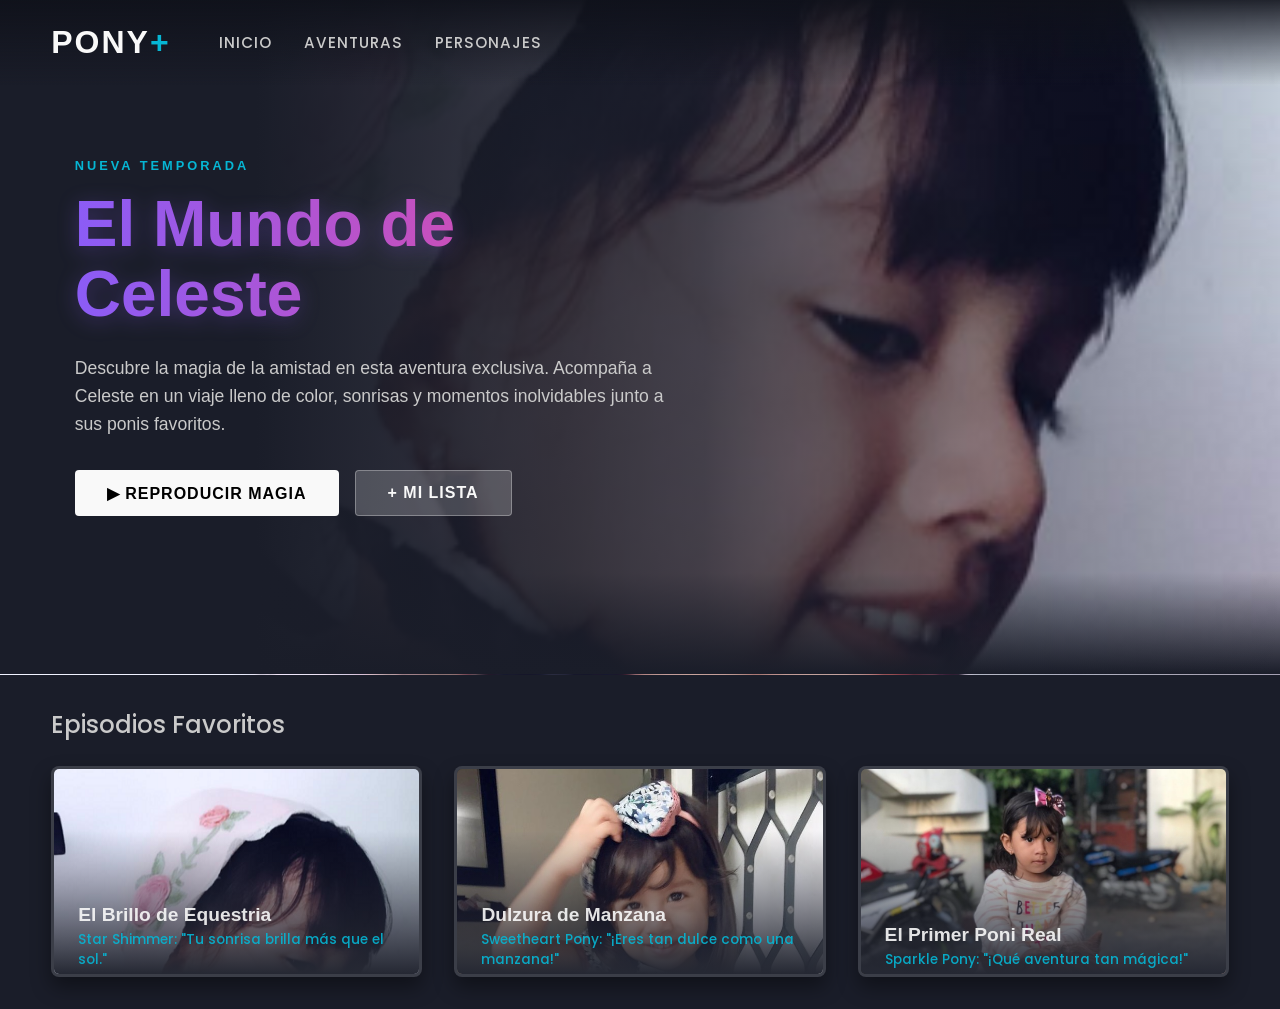
==== commit a38a12c5: "Update celeste.html" ====
--- a/celeste.html
+++ b/celeste.html
@@ -6,7 +6,7 @@
     <title>Celeste | Magia y Amistad</title>
     <!-- Fuente moderna y premium -->
     <link href="https://fonts.googleapis.com/css2?family=Poppins:wght@300;500;700;900&display=swap" rel="stylesheet">
-    <link rel="stylesheet" href="style.css">
+    <link rel="stylesheet" href="style.css?v=2">
 </head>
 <body>
 
--- a/style.css
+++ b/style.css
@@ -99,10 +99,10 @@
         /* 2. Degradado oscuro de abajo hacia arriba para que se funda con la sección de abajo */
         linear-gradient(to top, var(--bg-dark) 0%, transparent 15%),
         /* 3. La imagen de fondo (puedes cambiar 'p-17.jpeg' por 'pp-06.png' si prefieres otra) */
-        url('images/p-17.jpeg');
+        url('images/pp-01.png');
         
     /* Ajustes para que la imagen se vea increíble en el lado derecho */
-    background-position: right center; /* Alinea la foto a la derecha */
+    background-position: center center; /* Alinea la foto a la derecha */
     background-size: cover; /* Asegura que cubra todo el espacio sin deformarse */
     background-repeat: no-repeat;
 }
